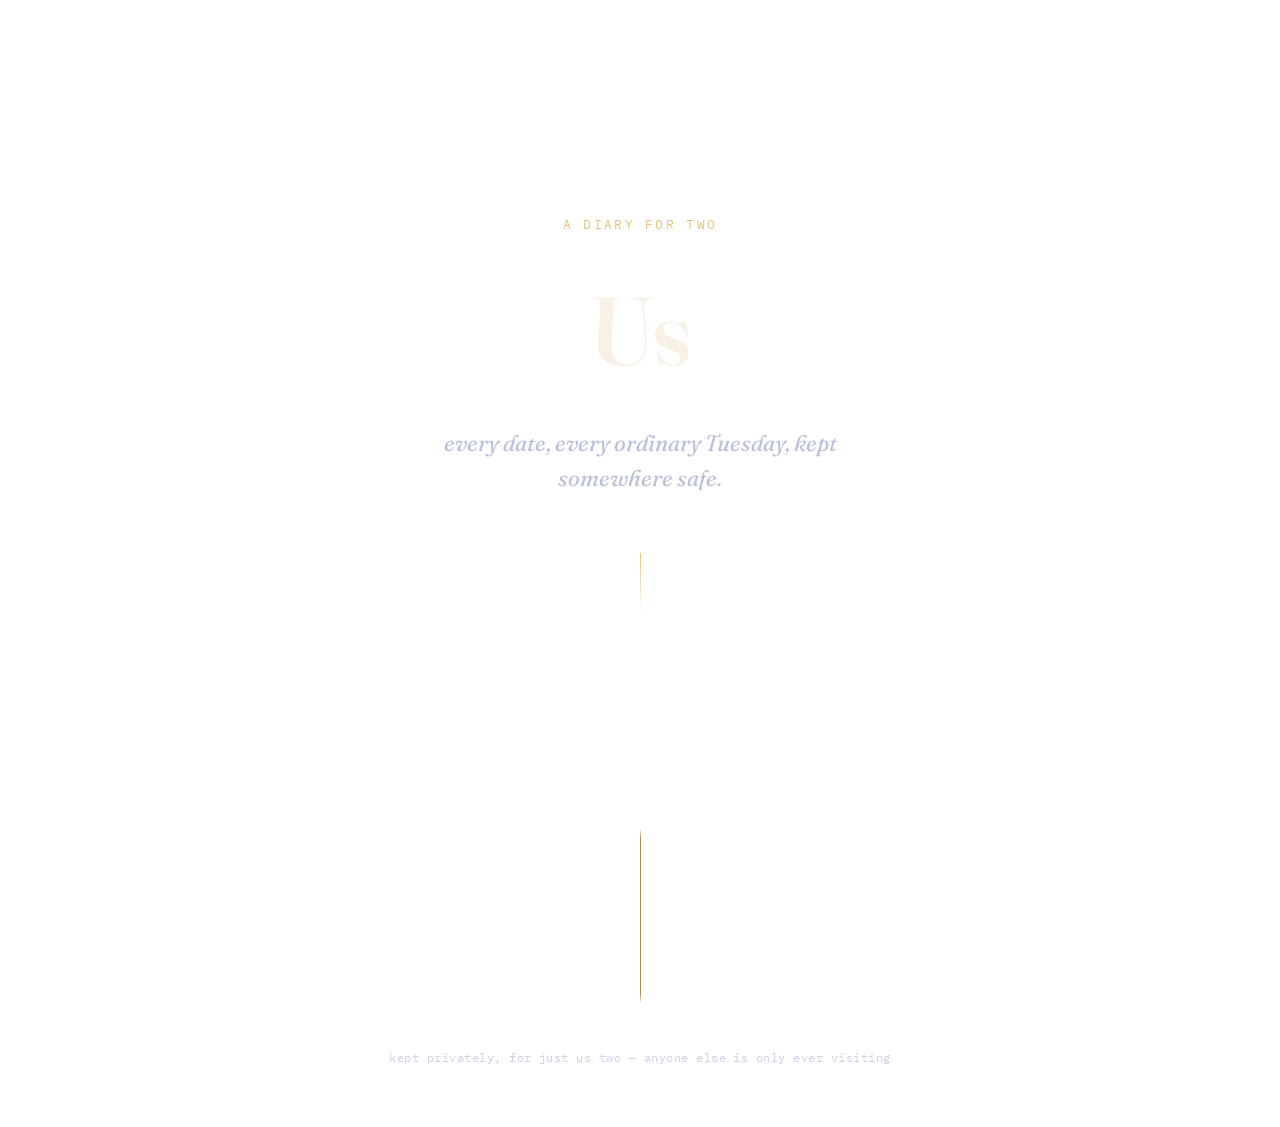
==== index.html @ b5906e24 "added heart gauge and lilac theme" ====
<!DOCTYPE html>
<html lang="en">
<head>
<meta charset="UTF-8">
<meta name="viewport" content="width=device-width, initial-scale=1.0">
<title>Our Little Diary</title>
<link rel="preconnect" href="https://fonts.googleapis.com">
<link href="https://fonts.googleapis.com/css2?family=Fraunces:ital,opsz,wght@0,9..144,400;0,9..144,600;1,9..144,500&family=Work+Sans:wght@400;500&family=IBM+Plex+Mono:wght@400;500&display=swap" rel="stylesheet">
<link rel="stylesheet" href="style.css">
</head>
<body>

  <header class="hero">
    <div class="hero-inner">
      <p class="eyebrow">a diary for two</p>
      <h1 id="couple-names">Us</h1>
      <p class="tagline" id="tagline">every date, every ordinary Tuesday, kept somewhere safe.</p>
      <div class="scroll-cue" aria-hidden="true">
        <span></span>
      </div>
    </div>
  </header>

  <main>
    <section class="timeline-wrap">
      <div class="thread" aria-hidden="true"></div>
      <div id="timeline" class="timeline">
        <!-- entries injected here -->
      </div>
    </section>

    <section class="empty-state" id="empty-state" hidden>
      <p>No entries yet.</p>
      <p class="empty-sub">Open <code>entries.json</code> and write the first one.</p>
    </section>
  </main>

  <footer class="site-footer">
    <p>kept privately, for just us two — anyone else is only ever visiting</p>
  </footer>

  <script src="script.js"></script>
</body>
</html>
---- style.css ----
/* ============ tokens ============ */
:root {
  --night: #C9B6E4
  --night-deep: #B49FD4;
  --gold: #E7C27D;
  --gold-dim: #A98C57;
  --blush: #F2A9A0;
  --paper: #F7F1E6;
  --paper-dim: #EAE1CE;
  --ink: #22252B;
  --text-light: #EDEAE1;
  --text-muted: #B9BEDD;

  --display: 'Fraunces', serif;
  --body: 'Work Sans', sans-serif;
  --mono: 'IBM Plex Mono', monospace;
}

* { box-sizing: border-box; }

html { scroll-behavior: smooth; }

body {
  margin: 0;
  background: var(--night);
  color: var(--text-light);
  font-family: var(--body);
  line-height: 1.6;
}

/* ============ hero ============ */
.hero {
  min-height: 92vh;
  display: flex;
  align-items: center;
  justify-content: center;
  text-align: center;
  background:
    radial-gradient(ellipse at 50% 20%, rgba(231,194,125,0.10), transparent 55%),
    linear-gradient(180deg, var(--night) 0%, var(--night-deep) 100%);
  padding: 2rem 1.5rem;
  position: relative;
}

.hero-inner { max-width: 640px; }

.eyebrow {
  font-family: var(--mono);
  font-size: 0.8rem;
  letter-spacing: 0.18em;
  text-transform: uppercase;
  color: var(--gold);
  margin: 0 0 1.2rem;
}

.hero h1 {
  font-family: var(--display);
  font-optical-sizing: auto;
  font-weight: 600;
  font-size: clamp(3rem, 10vw, 6rem);
  margin: 0;
  color: var(--paper);
  letter-spacing: -0.01em;
}

.tagline {
  font-family: var(--display);
  font-style: italic;
  font-weight: 400;
  font-size: clamp(1.1rem, 2.4vw, 1.4rem);
  color: var(--text-muted);
  margin: 1.1rem auto 0;
  max-width: 30ch;
}

.scroll-cue {
  margin: 3.5rem auto 0;
  width: 1px;
  height: 60px;
  background: linear-gradient(var(--gold), transparent);
  position: relative;
  overflow: hidden;
}
.scroll-cue span {
  position: absolute;
  top: -60px;
  left: 0;
  width: 100%;
  height: 100%;
  background: linear-gradient(var(--gold), transparent);
  animation: drip 2.6s ease-in-out infinite;
}
@keyframes drip {
  0% { top: -60px; }
  60%, 100% { top: 60px; }
}

/* ============ timeline ============ */
.timeline-wrap {
  position: relative;
  max-width: 980px;
  margin: 0 auto;
  padding: 5rem 1.25rem 6rem;
}

.thread {
  position: absolute;
  top: 0;
  bottom: 0;
  left: 50%;
  width: 1px;
  background: linear-gradient(180deg, transparent, var(--gold-dim) 6%, var(--gold-dim) 94%, transparent);
}

.timeline {
  display: flex;
  flex-direction: column;
  gap: 3.5rem;
}

.entry {
  position: relative;
  width: 46%;
  background: var(--paper);
  color: var(--ink);
  border-radius: 2px;
  padding: 1.75rem 2rem;
  box-shadow: 0 20px 40px -20px rgba(0,0,0,0.5);
}

.entry::before {
  content: "";
  position: absolute;
  top: 1.9rem;
  width: 11px;
  height: 11px;
  border-radius: 50%;
  background: var(--gold);
  box-shadow: 0 0 0 4px var(--night), 0 0 0 5px var(--gold-dim);
}

.entry:nth-child(odd) {
  margin-right: 54%;
}
.entry:nth-child(odd)::before {
  right: -2.65rem;
}

.entry:nth-child(even) {
  margin-left: 54%;
}
.entry:nth-child(even)::before {
  left: -2.65rem;
}

.entry-date {
  font-family: var(--mono);
  font-size: 0.72rem;
  letter-spacing: 0.08em;
  text-transform: uppercase;
  color: var(--gold-dim);
  display: block;
  margin-bottom: 0.5rem;
}

.entry h2 {
  font-family: var(--display);
  font-weight: 600;
  font-size: 1.5rem;
  margin: 0 0 0.65rem;
  color: var(--ink);
}

.entry p {
  margin: 0 0 0.9rem;
  font-size: 0.98rem;
  color: #3a3d44;
}
.entry p:last-of-type { margin-bottom: 0; }

.entry img {
  width: 100%;
  border-radius: 2px;
  margin-top: 0.9rem;
  display: block;
}

/* mobile: single column, thread moves to the left */
@media (max-width: 720px) {
  .thread { left: 18px; }
  .entry, .entry:nth-child(odd), .entry:nth-child(even) {
    width: 100%;
    margin-left: 44px;
    margin-right: 0;
  }
  .entry:nth-child(odd)::before,
  .entry:nth-child(even)::before {
    left: -33px;
    right: auto;
  }
}

/* ============ empty state ============ */
.empty-state {
  text-align: center;
  color: var(--text-muted);
  padding: 4rem 1.5rem 6rem;
}
.empty-sub code {
  font-family: var(--mono);
  background: rgba(255,255,255,0.08);
  padding: 0.15rem 0.4rem;
  border-radius: 3px;
}

/* ============ footer ============ */
.site-footer {
  text-align: center;
  font-family: var(--mono);
  font-size: 0.75rem;
  letter-spacing: 0.04em;
  color: var(--text-muted);
  opacity: 0.7;
  padding: 2rem 1.5rem 3rem;
}

/* respect reduced motion */
@media (prefers-reduced-motion: reduce) {
  html { scroll-behavior: auto; }
  .scroll-cue span { animation: none; }
}

/* keyboard focus visibility */
a:focus-visible, button:focus-visible {
  outline: 2px solid var(--gold);
  outline-offset: 2px;
}
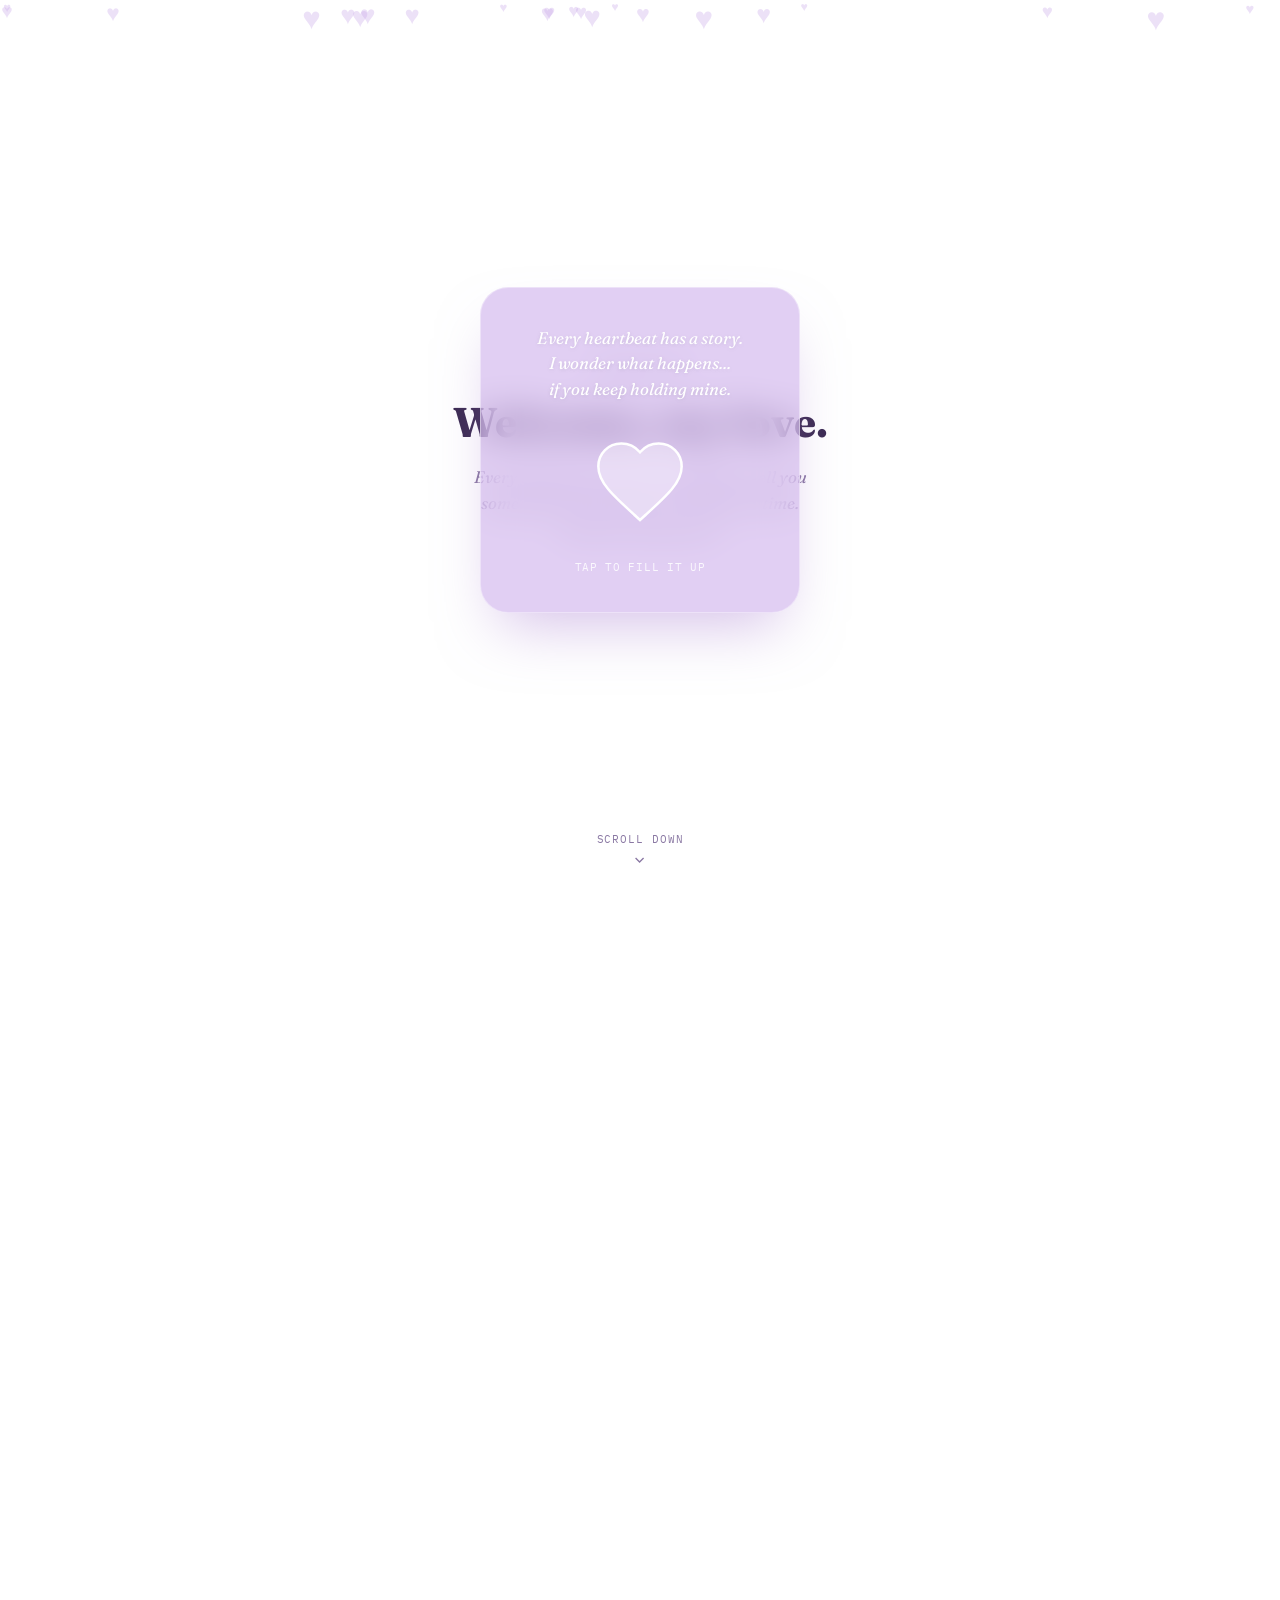
==== commit 5f8a60d3: "New and Behold" ====
--- a/index.html
+++ b/index.html
@@ -2,43 +2,121 @@
 <html lang="en">
 <head>
 <meta charset="UTF-8">
-<meta name="viewport" content="width=device-width, initial-scale=1.0">
-<title>Our Little Diary</title>
-<link rel="preconnect" href="https://fonts.googleapis.com">
-<link href="https://fonts.googleapis.com/css2?family=Fraunces:ital,opsz,wght@0,9..144,400;0,9..144,600;1,9..144,500&family=Work+Sans:wght@400;500&family=IBM+Plex+Mono:wght@400;500&display=swap" rel="stylesheet">
+<meta name="viewport" content="width=device-width, initial-scale=1.0, maximum-scale=1.0">
+<title>For Her</title>
+<link href="https://fonts.googleapis.com/css2?family=Fraunces:ital,opsz,wght@0,9..144,600;1,9..144,500&family=Work+Sans:wght@400;500&family=IBM+Plex+Mono:wght@400;500&display=swap" rel="stylesheet">
 <link rel="stylesheet" href="style.css">
 </head>
-<body>
+<body class="locked">
 
-  <header class="hero">
-    <div class="hero-inner">
-      <p class="eyebrow">a diary for two</p>
-      <h1 id="couple-names">Us</h1>
-      <p class="tagline" id="tagline">every date, every ordinary Tuesday, kept somewhere safe.</p>
-      <div class="scroll-cue" aria-hidden="true">
-        <span></span>
+  <div class="bg-hearts" id="bgHearts"></div>
+
+  <!-- LOCK SCREEN -->
+  <div class="lock-screen" id="lockScreen">
+    <div class="lock-card">
+      <p class="lock-text">Every heartbeat has a story.<br>I wonder what happens...<br>if you keep holding mine.</p>
+      <div class="lock-heart-wrap">
+        <svg id="lockHeart" class="lock-heart-svg" viewBox="0 0 24 24">
+          <defs><clipPath id="lockClip"><rect id="lockFillRect" x="0" y="24" width="24" height="0"/></clipPath></defs>
+          <path class="lock-heart-outline" d="M12 21.35l-1.45-1.32C5.4 15.36 2 12.28 2 8.5 2 5.42 4.42 3 7.5 3c1.74 0 3.41.81 4.5 2.09C13.09 3.81 14.76 3 16.5 3 19.58 3 22 5.42 22 8.5c0 3.78-3.4 6.86-8.55 11.54L12 21.35z"/>
+          <path class="lock-heart-fill" clip-path="url(#lockClip)" d="M12 21.35l-1.45-1.32C5.4 15.36 2 12.28 2 8.5 2 5.42 4.42 3 7.5 3c1.74 0 3.41.81 4.5 2.09C13.09 3.81 14.76 3 16.5 3 19.58 3 22 5.42 22 8.5c0 3.78-3.4 6.86-8.55 11.54L12 21.35z"/>
+        </svg>
+      </div>
+      <p class="lock-hint">tap to fill it up</p>
+    </div>
+  </div>
+
+  <!-- SECTION 1: WELCOME -->
+  <section class="section" id="welcome">
+    <p class="eyebrow">for you</p>
+    <h1>Welcome, my love.</h1>
+    <p>Every little heart you see is waiting to tell you something I love about you. Take your time. Discover some more!</p>
+    <div class="scroll-hint"><span>scroll down</span><svg width="16" height="16" viewBox="0 0 24 24" fill="none" stroke="currentColor" stroke-width="2"><path d="M6 9l6 6 6-6"/></svg></div>
+  </section>
+
+  <!-- SECTION 2: ENVELOPE -->
+  <section class="section" id="envelopeSection">
+    <div class="envelope-wrap" id="envelopeWrap">
+      <div class="envelope-body"></div>
+      <div class="envelope-heart" id="envelopeHeart">♥</div>
+      <div class="envelope-flap" id="envelopeFlap"></div>
+      <div class="envelope-tap-hint" id="envelopeHint">click to open</div>
+    </div>
+    <div class="letter-card" id="letterCard">
+      <div class="letter-scroll">
+        Happy Girlfriend's Day, Mi Amoree❤️<br><br>
+        If I could give you one thing today, it would be the ability to see yourself through my eyes. You would see the woman I admire, the one who makes my days brighter, and the person I choose, over and over again. This little website is my way of showing you what words alone never seem to be enough to say. Welcome, my love. This was made just for you.
       </div>
     </div>
-  </header>
+    <div class="scroll-hint"><span>scroll down</span><svg width="16" height="16" viewBox="0 0 24 24" fill="none" stroke="currentColor" stroke-width="2"><path d="M6 9l6 6 6-6"/></svg></div>
+  </section>
 
-  <main>
-    <section class="timeline-wrap">
-      <div class="thread" aria-hidden="true"></div>
-      <div id="timeline" class="timeline">
-        <!-- entries injected here -->
+  <!-- SECTION 3: DISTANCE -->
+  <section class="section" id="distanceSection">
+    <div class="distance-touch-zone" id="distanceTouchZone">
+      <div class="distance-flags"><span>🇵🇭</span><span>🇲🇽</span></div>
+      <div class="distance-bar">
+        <div class="distance-sprite" id="distanceSprite">❤️</div>
       </div>
-    </section>
+      <p class="hold-hint" id="holdHint">hold anywhere here</p>
+    </div>
+    <p class="distance-caption">Distance has never been able to measure how close I feel to you.</p>
+    <div class="scroll-hint"><span>scroll down</span><svg width="16" height="16" viewBox="0 0 24 24" fill="none" stroke="currentColor" stroke-width="2"><path d="M6 9l6 6 6-6"/></svg></div>
+  </section>
 
-    <section class="empty-state" id="empty-state" hidden>
-      <p>No entries yet.</p>
-      <p class="empty-sub">Open <code>entries.json</code> and write the first one.</p>
-    </section>
-  </main>
+  <!-- SECTION 4: CHECKLIST -->
+  <section class="section" id="checklistSection">
+    <p class="eyebrow">us, so far</p>
+    <ul class="checklist" id="checklist">
+      <li data-checked="false"><span class="check-box"><svg viewBox="0 0 24 24" fill="none" stroke="white" stroke-width="3"><path d="M5 13l4 4L19 7"/></svg></span><span class="label">Watch the sunset together</span></li>
+      <li data-checked="false"><span class="check-box"><svg viewBox="0 0 24 24" fill="none" stroke="white" stroke-width="3"><path d="M5 13l4 4L19 7"/></svg></span><span class="label">Cook together</span></li>
+      <li data-checked="false"><span class="check-box"><svg viewBox="0 0 24 24" fill="none" stroke="white" stroke-width="3"><path d="M5 13l4 4L19 7"/></svg></span><span class="label">Visit your hometown</span></li>
+      <li data-checked="false"><span class="check-box"><svg viewBox="0 0 24 24" fill="none" stroke="white" stroke-width="3"><path d="M5 13l4 4L19 7"/></svg></span><span class="label">Build our first home</span></li>
+      <li data-checked="true" class="checked"><span class="check-box checked"><svg viewBox="0 0 24 24" fill="none" stroke="white" stroke-width="3"><path d="M5 13l4 4L19 7"/></svg></span><span class="label">Love you forever</span></li>
+    </ul>
+    <div class="scroll-hint"><span>scroll down</span><svg width="16" height="16" viewBox="0 0 24 24" fill="none" stroke="currentColor" stroke-width="2"><path d="M6 9l6 6 6-6"/></svg></div>
+  </section>
 
-  <footer class="site-footer">
-    <p>kept privately, for just us two — anyone else is only ever visiting</p>
-  </footer>
+  <!-- SECTION 5: CAROUSEL -->
+  <section class="section" id="carouselSection">
+    <p class="eyebrow">my favorite views</p>
+    <div class="carousel-wrap">
+      <div class="carousel-track" id="carouselTrack">
+        <div class="carousel-slide">replace with photo 1</div>
+        <div class="carousel-slide">replace with photo 2</div>
+        <div class="carousel-slide">replace with photo 3</div>
+        <div class="carousel-slide">replace with photo 4</div>
+      </div>
+      <button class="me-button" id="meButton">me</button>
+    </div>
+    <div class="scroll-hint" style="margin-top:3rem; position:static; transform:none;"><span>scroll down</span><svg width="16" height="16" viewBox="0 0 24 24" fill="none" stroke="currentColor" stroke-width="2"><path d="M6 9l6 6 6-6"/></svg></div>
+  </section>
 
-  <script src="script.js"></script>
+  <!-- SECTION 6: HEARTBEAT MODE -->
+  <section class="section" id="heartbeatSection">
+    <p class="eyebrow">heartbeat mode</p>
+    <div class="heartbeat-wrap">
+      <svg id="heartbeatSvg" class="heartbeat-svg" viewBox="0 0 24 24" fill="currentColor"><path d="M12 21.35l-1.45-1.32C5.4 15.36 2 12.28 2 8.5 2 5.42 4.42 3 7.5 3c1.74 0 3.41.81 4.5 2.09C13.09 3.81 14.76 3 16.5 3 19.58 3 22 5.42 22 8.5c0 3.78-3.4 6.86-8.55 11.54L12 21.35z"/></svg>
+      <div class="finger-hint" id="fingerHint">
+        <svg class="fingerprint-icon" viewBox="0 0 24 24" fill="none" stroke="currentColor" stroke-width="1.4" stroke-linecap="round">
+          <path d="M12 2a7 7 0 0 0-7 7c0 1.7.3 2.9.8 4.2"/>
+          <path d="M12 2a7 7 0 0 1 7 7c0 2-.3 4.2-1 6"/>
+          <path d="M8 21c-1.2-1.6-2-4-2-6.5A6 6 0 0 1 12 8.5a6 6 0 0 1 6 5.7c0 1.2-.1 2.2-.4 3.1"/>
+          <path d="M12 11.5a3.2 3.2 0 0 1 3.2 3.4c0 2.2-.6 4-1.6 5.4"/>
+          <path d="M9 19.5c-.6-1-1-2.6-1-4.2a4 4 0 0 1 4-4"/>
+        </svg>
+        <span class="finger-hint-text">put finger here</span>
+      </div>
+    </div>
+    <div class="hidden-sentence" id="hiddenSentence"></div>
+  </section>
+
+  <!-- SECTION 7: START OVER -->
+  <section class="section" id="startOverSection">
+    <h2 style="font-size:1.6rem;">that's everything, for now.</h2>
+    <button class="start-over-btn" id="startOverBtn">start over?</button>
+  </section>
+
+<script src="script.js"></script>
 </body>
 </html>
--- a/style.css
+++ b/style.css
@@ -1,237 +1,134 @@
-/* ============ tokens ============ */
 :root {
-  --night: #C9B6E4
-  --night-deep: #B49FD4;
-  --gold: #E7C27D;
-  --gold-dim: #A98C57;
-  --blush: #F2A9A0;
-  --paper: #F7F1E6;
-  --paper-dim: #EAE1CE;
-  --ink: #22252B;
-  --text-light: #EDEAE1;
-  --text-muted: #B9BEDD;
-
+  --lilac: #C9A8E9;
+  --lilac-deep: #A97FD1;
+  --lilac-pale: #F1E6FB;
+  --heart: #D95A86;
+  --heart-soft: #F3C9D8;
+  --ink: #3B2A52;
+  --muted: #8A78A3;
   --display: 'Fraunces', serif;
   --body: 'Work Sans', sans-serif;
   --mono: 'IBM Plex Mono', monospace;
 }
+* { box-sizing: border-box; -webkit-tap-highlight-color: transparent; }
+html, body { margin: 0; padding: 0; background: #ffffff; font-family: var(--body); color: var(--ink); overflow-x: hidden; }
+body.locked { overflow: hidden; height: 100vh; }
+h1, h2 { font-family: var(--display); margin: 0; }
+p { margin: 0; }
 
-* { box-sizing: border-box; }
-
-html { scroll-behavior: smooth; }
-
-body {
-  margin: 0;
-  background: var(--night);
-  color: var(--text-light);
-  font-family: var(--body);
-  line-height: 1.6;
+/* ============ floating bg hearts ============ */
+.bg-hearts { position: fixed; inset: 0; z-index: 1; pointer-events: none; overflow: hidden; }
+.bg-heart { position: absolute; color: var(--lilac); opacity: 0.35; animation: floatY linear infinite; }
+@keyframes floatY {
+  0% { transform: translateY(10vh) rotate(0deg); }
+  100% { transform: translateY(-120vh) rotate(30deg); }
 }
 
-/* ============ hero ============ */
-.hero {
-  min-height: 92vh;
-  display: flex;
-  align-items: center;
-  justify-content: center;
-  text-align: center;
-  background:
-    radial-gradient(ellipse at 50% 20%, rgba(231,194,125,0.10), transparent 55%),
-    linear-gradient(180deg, var(--night) 0%, var(--night-deep) 100%);
-  padding: 2rem 1.5rem;
-  position: relative;
+/* ============ lock screen ============ */
+.lock-screen {
+  position: fixed; inset: 0; z-index: 100;
+  display: flex; align-items: center; justify-content: center;
+  transition: opacity 0.9s ease, visibility 0.9s ease;
+}
+.lock-screen.hidden { opacity: 0; visibility: hidden; pointer-events: none; }
+.lock-card {
+  width: min(320px, 85vw); padding: 2.4rem 1.8rem; border-radius: 28px;
+  background: rgba(201,168,233,0.55); backdrop-filter: blur(18px); -webkit-backdrop-filter: blur(18px);
+  border: 1px solid rgba(255,255,255,0.4);
+  text-align: center; box-shadow: 0 30px 60px -20px rgba(169,127,209,0.5);
+}
+.lock-text { font-family: var(--display); font-style: italic; font-size: 1.05rem; color: #fff; line-height: 1.5; margin-bottom: 1.8rem; text-shadow: 0 1px 4px rgba(0,0,0,0.1); }
+.lock-heart-wrap { position: relative; width: 110px; height: 110px; margin: 0 auto; }
+.lock-heart-svg { width: 100px; height: 100px; cursor: pointer; transition: transform 0.12s ease; }
+.lock-heart-svg.pressed { transform: scale(0.9); }
+.lock-heart-outline { fill: rgba(255,255,255,0.35); stroke: #fff; stroke-width: 0.6; }
+.lock-heart-fill { fill: var(--heart); }
+.lock-hint { margin-top: 1.2rem; font-family: var(--mono); font-size: 0.7rem; letter-spacing: 0.06em; color: rgba(255,255,255,0.85); text-transform: uppercase; }
+
+.burst-particle { position: fixed; top: 0; left: 0; pointer-events: none; z-index: 200; animation: burst 1.3s ease-out forwards; font-size: 22px; }
+@keyframes burst {
+  0% { transform: translate(0,0) scale(0.5) rotate(0deg); opacity: 1; }
+  100% { transform: translate(var(--dx), var(--dy)) scale(1.2) rotate(var(--rot)); opacity: 0; }
 }
 
-.hero-inner { max-width: 640px; }
+/* ============ sections ============ */
+.section {
+  min-height: 100vh; width: 100%; position: relative; z-index: 2;
+  display: flex; flex-direction: column; align-items: center; justify-content: center;
+  padding: 4rem 1.5rem; text-align: center;
+}
+.eyebrow { font-family: var(--mono); font-size: 0.72rem; letter-spacing: 0.16em; text-transform: uppercase; color: var(--lilac-deep); margin-bottom: 0.8rem; }
+.scroll-hint { position: absolute; bottom: 2rem; left: 50%; transform: translateX(-50%); font-family: var(--mono); font-size: 0.7rem; letter-spacing: 0.08em; color: var(--muted); text-transform: uppercase; display: flex; flex-direction: column; align-items: center; gap: 0.4rem; }
+.scroll-hint svg { animation: bounce 1.6s ease-in-out infinite; }
+@keyframes bounce { 0%,100% { transform: translateY(0); } 50% { transform: translateY(8px); } }
 
-.eyebrow {
-  font-family: var(--mono);
-  font-size: 0.8rem;
-  letter-spacing: 0.18em;
-  text-transform: uppercase;
-  color: var(--gold);
-  margin: 0 0 1.2rem;
+/* section 1: welcome */
+#welcome h1 { font-size: clamp(1.8rem, 7vw, 2.6rem); color: var(--ink); margin-bottom: 1rem; }
+#welcome p { font-family: var(--display); font-style: italic; font-size: 1.05rem; color: var(--muted); max-width: 32ch; line-height: 1.6; }
+
+/* section 2: envelope */
+.envelope-wrap { position: relative; width: 260px; height: 180px; cursor: pointer; }
+.envelope-body { position: absolute; inset: 0; background: var(--lilac-pale); border: 1.5px solid var(--lilac); border-radius: 8px; box-shadow: 0 20px 40px -20px rgba(169,127,209,0.4); }
+.envelope-flap { position: absolute; top: 0; left: 0; width: 100%; height: 100%; clip-path: polygon(0 0, 50% 55%, 100% 0); background: var(--lilac); border-radius: 8px 8px 0 0; transform-origin: top; transition: transform 0.7s cubic-bezier(.4,1.4,.6,1); z-index: 3; }
+.envelope-flap.open { transform: rotateX(180deg); }
+.envelope-heart { position: absolute; top: 42%; left: 50%; transform: translate(-50%,-50%); z-index: 4; color: var(--heart); font-size: 1.5rem; transition: opacity 0.3s; }
+.envelope-heart.hide { opacity: 0; }
+.envelope-tap-hint { position: absolute; bottom: -2.2rem; left: 50%; transform: translateX(-50%); font-family: var(--mono); font-size: 0.7rem; letter-spacing: 0.05em; color: var(--muted); text-transform: uppercase; transition: opacity 0.5s; white-space: nowrap; }
+.envelope-tap-hint.hide { opacity: 0; }
+
+.letter-card {
+  width: min(340px, 88vw); max-height: 0; overflow: hidden; opacity: 0;
+  background: #fff; border-radius: 16px; box-shadow: 0 25px 50px -20px rgba(169,127,209,0.4);
+  margin-top: 2rem; transition: max-height 0.9s ease, opacity 0.9s ease, margin 0.9s ease;
 }
+.letter-card.open { max-height: 420px; opacity: 1; }
+.letter-scroll { max-height: 380px; overflow-y: auto; padding: 1.8rem 1.6rem; font-family: var(--display); font-size: 0.98rem; line-height: 1.8; color: var(--ink); text-align: left; }
 
-.hero h1 {
-  font-family: var(--display);
-  font-optical-sizing: auto;
-  font-weight: 600;
-  font-size: clamp(3rem, 10vw, 6rem);
-  margin: 0;
-  color: var(--paper);
-  letter-spacing: -0.01em;
+/* section 3: distance */
+.distance-bar { width: min(300px, 85vw); height: 6px; background: var(--lilac-pale); border-radius: 999px; position: relative; margin: 2.5rem 0; }
+.distance-fill-track { position: absolute; top: -22px; left: 0; width: 100%; }
+.distance-sprite { position: absolute; top: -14px; left: 0; font-size: 1.6rem; transition: left 0.1s linear; }
+.distance-flags { display: flex; justify-content: space-between; width: min(300px, 85vw); font-size: 1.6rem; }
+.hold-hint { margin-top: 1.5rem; font-family: var(--mono); font-size: 0.7rem; letter-spacing: 0.06em; color: var(--muted); text-transform: uppercase; transition: opacity 0.4s; }
+.hold-hint.hide { opacity: 0.25; }
+.distance-caption { margin-top: 2rem; font-family: var(--display); font-style: italic; color: var(--muted); max-width: 30ch; }
+.distance-touch-zone { width: 100%; max-width: 340px; padding: 2rem 0; user-select: none; }
+
+/* section 4: checklist */
+.checklist { list-style: none; padding: 0; margin: 2rem 0 0; text-align: left; width: min(300px, 85vw); }
+.checklist li { display: flex; align-items: center; gap: 0.8rem; padding: 0.7rem 0; font-family: var(--body); font-size: 1rem; color: var(--ink); cursor: pointer; }
+.check-box { width: 22px; height: 22px; border-radius: 6px; border: 2px solid var(--lilac); flex-shrink: 0; display: flex; align-items: center; justify-content: center; transition: background 0.25s ease, border-color 0.25s ease; }
+.check-box.checked { background: var(--heart); border-color: var(--heart); }
+.check-box svg { opacity: 0; transition: opacity 0.2s ease; width: 13px; height: 13px; }
+.check-box.checked svg { opacity: 1; }
+.checklist li.checked span.label { text-decoration: line-through; color: var(--muted); }
+
+/* section 5: carousel */
+.carousel-wrap { width: min(320px, 90vw); position: relative; }
+.carousel-track { display: flex; overflow-x: auto; scroll-snap-type: x mandatory; border-radius: 16px; gap: 0; -webkit-overflow-scrolling: touch; }
+.carousel-track::-webkit-scrollbar { display: none; }
+.carousel-slide { scroll-snap-align: center; flex: 0 0 100%; aspect-ratio: 4/5; background: linear-gradient(135deg, var(--lilac-pale), var(--heart-soft)); display: flex; align-items: center; justify-content: center; color: var(--lilac-deep); font-family: var(--mono); font-size: 0.75rem; border-radius: 16px; }
+.me-button {
+  position: absolute; bottom: -1.6rem; right: 0.5rem; width: 56px; height: 56px; border-radius: 50%;
+  background: var(--heart); color: #fff; border: none; font-family: var(--display); font-style: italic; font-size: 0.85rem;
+  box-shadow: 0 12px 24px -8px rgba(217,90,134,0.6); cursor: pointer;
 }
+.me-modal { position: fixed; inset: 0; background: rgba(59,42,82,0.55); z-index: 300; display: flex; align-items: center; justify-content: center; opacity: 0; visibility: hidden; transition: opacity 0.3s ease, visibility 0.3s ease; }
+.me-modal.open { opacity: 1; visibility: visible; }
+.me-modal-card { width: min(280px, 85vw); aspect-ratio: 1; background: linear-gradient(135deg, var(--lilac-pale), var(--heart-soft)); border-radius: 20px; display: flex; align-items: center; justify-content: center; color: var(--lilac-deep); font-family: var(--mono); font-size: 0.75rem; text-align: center; padding: 1rem; }
 
-.tagline {
-  font-family: var(--display);
-  font-style: italic;
-  font-weight: 400;
-  font-size: clamp(1.1rem, 2.4vw, 1.4rem);
-  color: var(--text-muted);
-  margin: 1.1rem auto 0;
-  max-width: 30ch;
-}
+/* section 6: heartbeat mode */
+.heartbeat-wrap { position: relative; width: 160px; height: 160px; display: flex; align-items: center; justify-content: center; }
+.heartbeat-svg { width: 130px; height: 130px; transition: transform 0.15s ease; color: var(--heart); }
+.heartbeat-svg.beating { animation: beat 0.55s ease-in-out infinite; }
+@keyframes beat { 0%,100% { transform: scale(1); } 30% { transform: scale(1.18); } 50% { transform: scale(0.96); } 70% { transform: scale(1.1); } }
+.finger-hint { position: absolute; inset: 0; display: flex; flex-direction: column; align-items: center; justify-content: center; gap: 0.5rem; transition: opacity 0.4s ease; pointer-events: none; }
+.finger-hint.hide { opacity: 0; }
+.fingerprint-icon { width: 46px; height: 46px; color: #fff; animation: fingerprintPulse 1.8s ease-in-out infinite; filter: drop-shadow(0 2px 6px rgba(59,42,82,0.35)); }
+@keyframes fingerprintPulse { 0%,100% { opacity: 0.55; transform: scale(1); } 50% { opacity: 1; transform: scale(1.08); } }
+.finger-hint-text { font-family: var(--mono); font-size: 0.62rem; letter-spacing: 0.05em; color: #fff; text-transform: uppercase; text-shadow: 0 1px 4px rgba(59,42,82,0.4); }
+.hidden-sentence { margin-top: 2.5rem; font-family: var(--display); font-style: italic; font-size: 1.2rem; color: var(--ink); min-height: 2rem; opacity: 0; transition: opacity 0.3s ease; }
+.hidden-sentence.show { opacity: 1; }
 
-.scroll-cue {
-  margin: 3.5rem auto 0;
-  width: 1px;
-  height: 60px;
-  background: linear-gradient(var(--gold), transparent);
-  position: relative;
-  overflow: hidden;
-}
-.scroll-cue span {
-  position: absolute;
-  top: -60px;
-  left: 0;
-  width: 100%;
-  height: 100%;
-  background: linear-gradient(var(--gold), transparent);
-  animation: drip 2.6s ease-in-out infinite;
-}
-@keyframes drip {
-  0% { top: -60px; }
-  60%, 100% { top: 60px; }
-}
-
-/* ============ timeline ============ */
-.timeline-wrap {
-  position: relative;
-  max-width: 980px;
-  margin: 0 auto;
-  padding: 5rem 1.25rem 6rem;
-}
-
-.thread {
-  position: absolute;
-  top: 0;
-  bottom: 0;
-  left: 50%;
-  width: 1px;
-  background: linear-gradient(180deg, transparent, var(--gold-dim) 6%, var(--gold-dim) 94%, transparent);
-}
-
-.timeline {
-  display: flex;
-  flex-direction: column;
-  gap: 3.5rem;
-}
-
-.entry {
-  position: relative;
-  width: 46%;
-  background: var(--paper);
-  color: var(--ink);
-  border-radius: 2px;
-  padding: 1.75rem 2rem;
-  box-shadow: 0 20px 40px -20px rgba(0,0,0,0.5);
-}
-
-.entry::before {
-  content: "";
-  position: absolute;
-  top: 1.9rem;
-  width: 11px;
-  height: 11px;
-  border-radius: 50%;
-  background: var(--gold);
-  box-shadow: 0 0 0 4px var(--night), 0 0 0 5px var(--gold-dim);
-}
-
-.entry:nth-child(odd) {
-  margin-right: 54%;
-}
-.entry:nth-child(odd)::before {
-  right: -2.65rem;
-}
-
-.entry:nth-child(even) {
-  margin-left: 54%;
-}
-.entry:nth-child(even)::before {
-  left: -2.65rem;
-}
-
-.entry-date {
-  font-family: var(--mono);
-  font-size: 0.72rem;
-  letter-spacing: 0.08em;
-  text-transform: uppercase;
-  color: var(--gold-dim);
-  display: block;
-  margin-bottom: 0.5rem;
-}
-
-.entry h2 {
-  font-family: var(--display);
-  font-weight: 600;
-  font-size: 1.5rem;
-  margin: 0 0 0.65rem;
-  color: var(--ink);
-}
-
-.entry p {
-  margin: 0 0 0.9rem;
-  font-size: 0.98rem;
-  color: #3a3d44;
-}
-.entry p:last-of-type { margin-bottom: 0; }
-
-.entry img {
-  width: 100%;
-  border-radius: 2px;
-  margin-top: 0.9rem;
-  display: block;
-}
-
-/* mobile: single column, thread moves to the left */
-@media (max-width: 720px) {
-  .thread { left: 18px; }
-  .entry, .entry:nth-child(odd), .entry:nth-child(even) {
-    width: 100%;
-    margin-left: 44px;
-    margin-right: 0;
-  }
-  .entry:nth-child(odd)::before,
-  .entry:nth-child(even)::before {
-    left: -33px;
-    right: auto;
-  }
-}
-
-/* ============ empty state ============ */
-.empty-state {
-  text-align: center;
-  color: var(--text-muted);
-  padding: 4rem 1.5rem 6rem;
-}
-.empty-sub code {
-  font-family: var(--mono);
-  background: rgba(255,255,255,0.08);
-  padding: 0.15rem 0.4rem;
-  border-radius: 3px;
-}
-
-/* ============ footer ============ */
-.site-footer {
-  text-align: center;
-  font-family: var(--mono);
-  font-size: 0.75rem;
-  letter-spacing: 0.04em;
-  color: var(--text-muted);
-  opacity: 0.7;
-  padding: 2rem 1.5rem 3rem;
-}
-
-/* respect reduced motion */
-@media (prefers-reduced-motion: reduce) {
-  html { scroll-behavior: auto; }
-  .scroll-cue span { animation: none; }
-}
-
-/* keyboard focus visibility */
-a:focus-visible, button:focus-visible {
-  outline: 2px solid var(--gold);
-  outline-offset: 2px;
-}
+/* section 7: start over */
+.start-over-btn { margin-top: 1.5rem; padding: 0.9rem 2rem; border-radius: 999px; border: none; background: var(--heart); color: #fff; font-family: var(--mono); font-size: 0.8rem; letter-spacing: 0.05em; text-transform: uppercase; cursor: pointer; box-shadow: 0 15px 30px -10px rgba(217,90,134,0.5); }
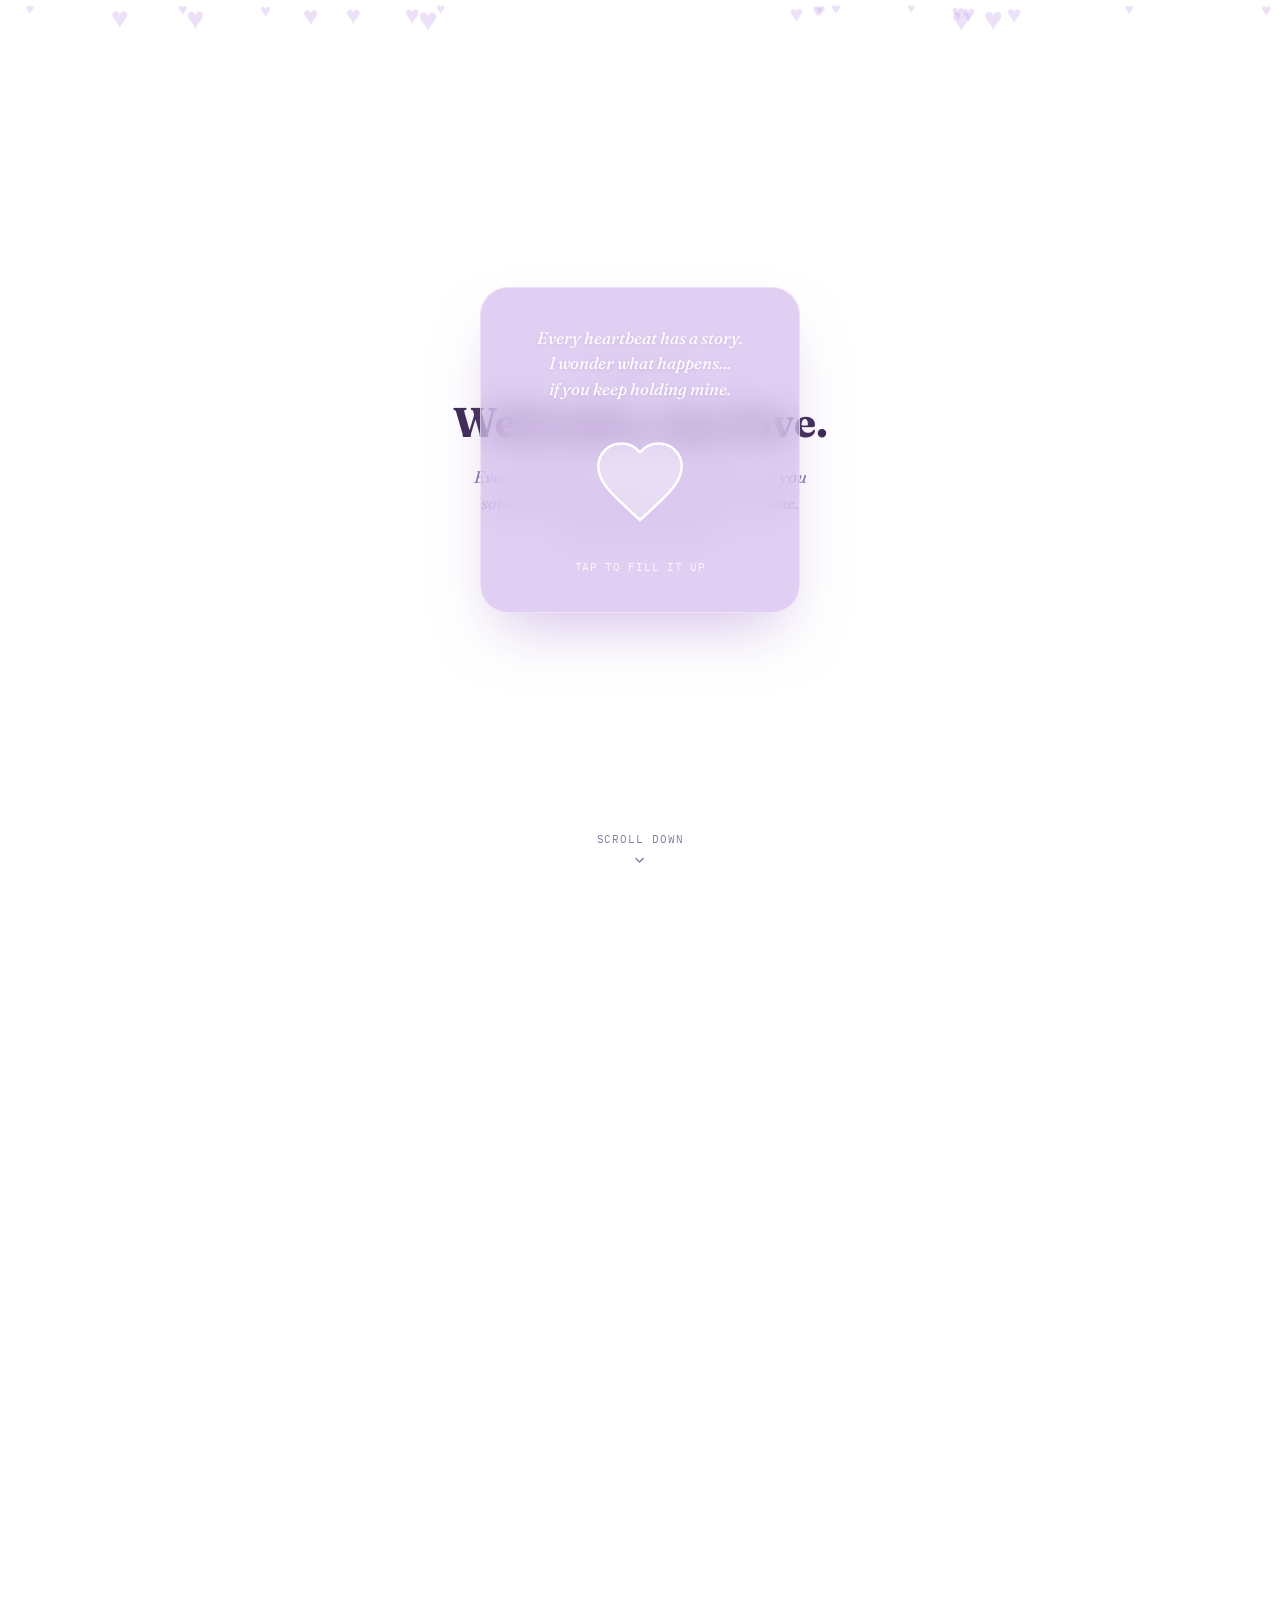
==== commit e939910c: "Finish" ====
--- a/index.html
+++ b/index.html
@@ -56,7 +56,7 @@
     <div class="distance-touch-zone" id="distanceTouchZone">
       <div class="distance-flags"><span>🇵🇭</span><span>🇲🇽</span></div>
       <div class="distance-bar">
-        <div class="distance-sprite" id="distanceSprite">❤️</div>
+        <div class="distance-sprite" id="distanceSprite"></div>
       </div>
       <p class="hold-hint" id="holdHint">hold anywhere here</p>
     </div>
@@ -82,11 +82,27 @@
     <p class="eyebrow">my favorite views</p>
     <div class="carousel-wrap">
       <div class="carousel-track" id="carouselTrack">
-        <div class="carousel-slide">replace with photo 1</div>
-        <div class="carousel-slide">replace with photo 2</div>
-        <div class="carousel-slide">replace with photo 3</div>
-        <div class="carousel-slide">replace with photo 4</div>
-      </div>
+  <div class="carousel-slide"><img src="IMG_20260326_023455_244_(1).jpg" style="width:100%;height:100%;object-fit:cover;border-radius:16px;"></div>
+  <div class="carousel-slide"><img src="IMG_20260326_023458_088_(1).jpg" style="width:100%;height:100%;object-fit:cover;border-radius:16px;"></div>
+  <div class="carousel-slide"><img src="IMG_20260517_232417_786.jpg" style="width:100%;height:100%;object-fit:cover;border-radius:16px;"></div>
+  <div class="carousel-slide"><img src="IMG_20260517_232419_821.jpg" style="width:100%;height:100%;object-fit:cover;border-radius:16px;"></div>
+  <div class="carousel-slide"><img src="IMG_20260519_234238_450.jpg" style="width:100%;height:100%;object-fit:cover;border-radius:16px;"></div>
+  <div class="carousel-slide"><img src="IMG_20260611_222639_822.jpg" style="width:100%;height:100%;object-fit:cover;border-radius:16px;"></div>
+  <div class="carousel-slide"><img src="IMG_20260611_222641_205.jpg" style="width:100%;height:100%;object-fit:cover;border-radius:16px;"></div>
+  <div class="carousel-slide"><img src="IMG_20260629_195043_189.jpg" style="width:100%;height:100%;object-fit:cover;border-radius:16px;"></div>
+  <div class="carousel-slide"><img src="IMG_20260703_184904_004.jpg" style="width:100%;height:100%;object-fit:cover;border-radius:16px;"></div>
+  <div class="carousel-slide"><img src="IMG_20260703_185634_228.jpg" style="width:100%;height:100%;object-fit:cover;border-radius:16px;"></div>
+  <div class="carousel-slide"><img src="IMG_20260703_185638_194.jpg" style="width:100%;height:100%;object-fit:cover;border-radius:16px;"></div>
+  <div class="carousel-slide"><img src="IMG_20260714_184703_007.jpg" style="width:100%;height:100%;object-fit:cover;border-radius:16px;"></div>
+  <div class="carousel-slide"><img src="IMG_20260728_001121_857.jpg" style="width:100%;height:100%;object-fit:cover;border-radius:16px;"></div>
+  <div class="carousel-slide"><img src="IMG_20260729_231412_092.jpg" style="width:100%;height:100%;object-fit:cover;border-radius:16px;"></div>
+  <div class="carousel-slide"><img src="IMG_20260729_231414_424.jpg" style="width:100%;height:100%;object-fit:cover;border-radius:16px;"></div>
+  <div class="carousel-slide"><img src="IMG_20260729_231416_659.jpg" style="width:100%;height:100%;object-fit:cover;border-radius:16px;"></div>
+  <div class="carousel-slide"><img src="IMG_20260730_075014_218.jpg" style="width:100%;height:100%;object-fit:cover;border-radius:16px;"></div>
+  <div class="carousel-slide"><img src="IMG_20260730_075015_745.jpg" style="width:100%;height:100%;object-fit:cover;border-radius:16px;"></div>
+</div>
+<div class="carousel-dots" id="carouselDots"></div>
+
       <button class="me-button" id="meButton">me</button>
     </div>
     <div class="scroll-hint" style="margin-top:3rem; position:static; transform:none;"><span>scroll down</span><svg width="16" height="16" viewBox="0 0 24 24" fill="none" stroke="currentColor" stroke-width="2"><path d="M6 9l6 6 6-6"/></svg></div>
--- a/style.css
+++ b/style.css
@@ -87,7 +87,20 @@
 /* section 3: distance */
 .distance-bar { width: min(300px, 85vw); height: 6px; background: var(--lilac-pale); border-radius: 999px; position: relative; margin: 2.5rem 0; }
 .distance-fill-track { position: absolute; top: -22px; left: 0; width: 100%; }
-.distance-sprite { position: absolute; top: -14px; left: 0; font-size: 1.6rem; transition: left 0.1s linear; }
+.distance-sprite {
+  position: absolute; top: -24px; left: 0;
+  width: 64px; height: 60px;
+  background-image: url('bear-sprite.png');
+  background-repeat: no-repeat;
+  background-size: 256px 121px;
+  background-position-y: 0;
+  animation: bearWalk 0.7s steps(4) infinite;
+  transition: left 0.1s linear;
+}
+@keyframes bearWalk {
+  from { background-position-x: 0; }
+  to { background-position-x: -256px; }
+}
 .distance-flags { display: flex; justify-content: space-between; width: min(300px, 85vw); font-size: 1.6rem; }
 .hold-hint { margin-top: 1.5rem; font-family: var(--mono); font-size: 0.7rem; letter-spacing: 0.06em; color: var(--muted); text-transform: uppercase; transition: opacity 0.4s; }
 .hold-hint.hide { opacity: 0.25; }
@@ -132,3 +145,7 @@
 
 /* section 7: start over */
 .start-over-btn { margin-top: 1.5rem; padding: 0.9rem 2rem; border-radius: 999px; border: none; background: var(--heart); color: #fff; font-family: var(--mono); font-size: 0.8rem; letter-spacing: 0.05em; text-transform: uppercase; cursor: pointer; box-shadow: 0 15px 30px -10px rgba(217,90,134,0.5); }
+
+.carousel-dots { display: flex; gap: 6px; justify-content: center; margin-top: 1rem; }
+.carousel-dot { width: 6px; height: 6px; border-radius: 50%; background: var(--lilac-pale); transition: background 0.25s ease, transform 0.25s ease; }
+.carousel-dot.active { background: var(--heart); transform: scale(1.4); }
